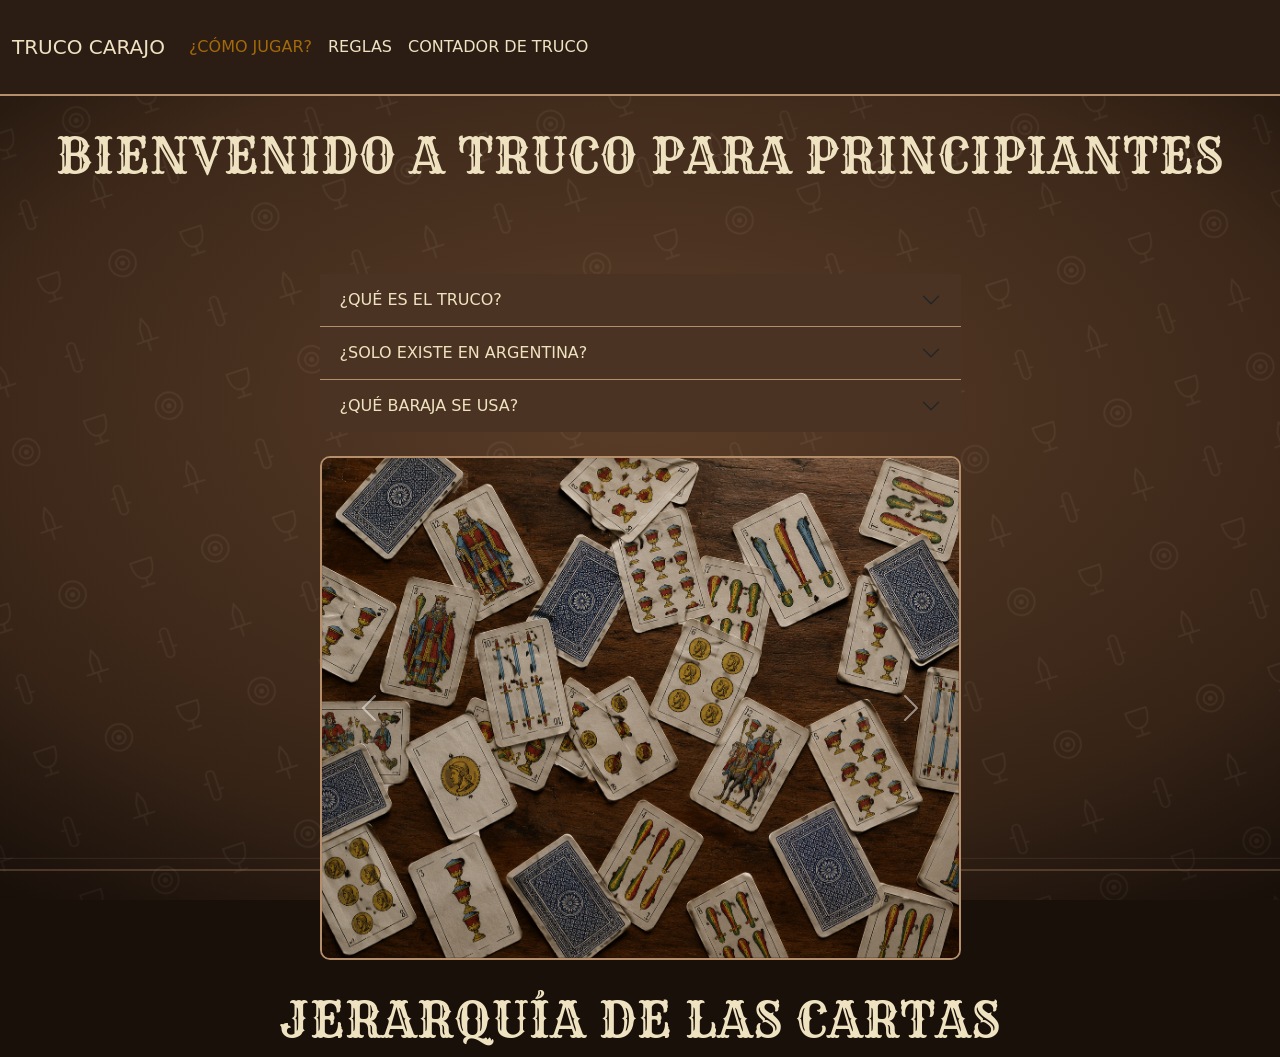
==== index.html @ 4fcaa898 "pagina principal" ====
<!DOCTYPE html>
<html lang="en">

<head>
    <meta charset="UTF-8">
    <meta name="viewport" content="width=device-width, initial-scale=1.0">
    <title>Document</title>
    <link href="https://cdn.jsdelivr.net/npm/bootstrap@5.3.8/dist/css/bootstrap.min.css" rel="stylesheet"
        integrity="sha384-sRIl4kxILFvY47J16cr9ZwB07vP4J8+LH7qKQnuqkuIAvNWLzeN8tE5YBujZqJLB" crossorigin="anonymous">
    <link href="https://fonts.googleapis.com/css2?family=Alfa+Slab+One&family=Karla:wght@400;700&display=swap"
        rel="stylesheet">
    <link href="https://fonts.googleapis.com/css2?family=Rye&display=swap" rel="stylesheet">
    <link rel="stylesheet" href="style2.css">
</head>

<body class="cuerpoMain">
    <nav class="navbar navbar-expand-lg navbar-dark">
        <div class="container-fluid">
            <a class="navbar-brand" href="#">TRUCO CARAJO</a>
            <button class="navbar-toggler" type="button" data-bs-toggle="collapse"
                data-bs-target="#navbarSupportedContent" aria-controls="navbarSupportedContent" aria-expanded="false"
                aria-label="Toggle navigation">
                <span class="navbar-toggler-icon"></span>
            </button>
            <div class="collapse navbar-collapse" id="navbarSupportedContent">

                <ul class="navbar-nav me-auto mb-2 mb-lg-0">
                    <li class="nav-item">
                        <a class="nav-link active" aria-current="page" href="#">¿CÓMO JUGAR?</a>
                    </li>
                    <li class="nav-item">
                        <a class="nav-link" href="#">REGLAS</a>
                    </li>
                    <li class="nav-item">
                        <a class="nav-link" href="contador.html">CONTADOR DE TRUCO</a>
                    </li>
                    <li class="nav-item">
                        <a class="nav-link disabled" aria-disabled="true"></a>
                    </li>
                </ul>
            </div>
        </div>
    </nav>

    <h1 class="titulo-principal">BIENVENIDO A TRUCO PARA PRINCIPIANTES</h1>

    <div class="container text-center">
        <div class="row g-4 mt-3 align-items-center">
            <div class="col col-12 col-lg-7 mx-auto">
                <div class="accordion accordion-flush" id="accordionFlushExample">
                    <div class="accordion-item">
                        <h2 class="accordion-header">
                            <button class="accordion-button collapsed" type="button" data-bs-toggle="collapse"
                                data-bs-target="#flush-collapseOne" aria-expanded="false"
                                aria-controls="flush-collapseOne">
                                ¿QUÉ ES EL TRUCO?
                            </button>
                        </h2>
                        <div id="flush-collapseOne" class="accordion-collapse collapse"
                            data-bs-parent="#accordionFlushExample">
                            <div class="accordion-body">Es un juego de cartas de apuestas y engaño, muy popular en
                                Argentina. Se juega de a dos, cuatro o seis jugadores, en equipos, y gana el primero en
                                llegar a 30 puntos.

                                Lo clave no es tener buenas cartas, sino saber cuándo apostar y cuándo hacerle creer al
                                rival que tenés mejores cartas de las que tenés. Por eso se habla mucho en la mesa, con
                                apuestas como “truco” o “envido”, que el otro puede aceptar o rechazar.</div>
                        </div>
                    </div>
                    <div class="accordion-item">
                        <h2 class="accordion-header">
                            <button class="accordion-button collapsed" type="button" data-bs-toggle="collapse"
                                data-bs-target="#flush-collapseTwo" aria-expanded="false"
                                aria-controls="flush-collapseTwo">
                                ¿SOLO EXISTE EN ARGENTINA?
                            </button>
                        </h2>
                        <div id="flush-collapseTwo" class="accordion-collapse collapse"
                            data-bs-parent="#accordionFlushExample">
                            <div class="accordion-body">No. También se juega en Uruguay, Paraguay, el sur de Brasil y
                                partes de Chile y Bolivia. Argentina es donde más fama tiene.

                                Su origen está en España, donde hay juegos parecidos como el “truc”. Llegó a América con
                                la colonización y cada región le fue sumando sus propias reglas y expresiones, así que
                                conviene aclarar las reglas antes de jugar con gente de otro lugar..</div>
                        </div>
                    </div>
                    <div class="accordion-item">
                        <h2 class="accordion-header">
                            <button class="accordion-button collapsed" type="button" data-bs-toggle="collapse"
                                data-bs-target="#flush-collapseThree" aria-expanded="false"
                                aria-controls="flush-collapseThree">
                                ¿QUÉ BARAJA SE USA?
                            </button>
                        </h2>
                        <div id="flush-collapseThree" class="accordion-collapse collapse"
                            data-bs-parent="#accordionFlushExample">
                            <div class="accordion-body">Se usa la baraja española de 40 cartas, con cuatro palos: oro,
                                copa, espada y basto. Cada palo tiene del 1 al 7 y las figuras 10, 11 y 12. Los 8 y los
                                9 se sacan.

                                Se usa porque el truco nació en España y llegó a América con esa baraja. Además, el
                                juego depende de ella: sus cartas más fuertes, como el 1 de espadas, y el envido, que
                                suma cartas del mismo palo, no se podrían jugar con una baraja francesa.</div>
                        </div>
                    </div>
                </div>
            </div>
            <div class="col col-12 col-lg-7 mx-auto">
                <div id="carouselExample" class="carousel slide">
                    <div class="carousel-inner">
                        <div class="carousel-item active">
                            <img src="fondo2.png" class="d-block w-100" alt="...">
                        </div>
                        <div class="carousel-item">
                            <img src="Cartas españolas bajo luz dorada.png" class="d-block w-100" alt="...">
                        </div>
                        <div class="carousel-item">
                            <img src="Gemini_Generated_Image_dqvg0mdqvg0mdqvg.jpg" class="d-block w-100" alt="...">
                        </div>
                    </div>
                    <button class="carousel-control-prev" type="button" data-bs-target="#carouselExample"
                        data-bs-slide="prev">
                        <span class="carousel-control-prev-icon" aria-hidden="true"></span>
                        <span class="visually-hidden">Previous</span>
                    </button>
                    <button class="carousel-control-next" type="button" data-bs-target="#carouselExample"
                        data-bs-slide="next">
                        <span class="carousel-control-next-icon" aria-hidden="true"></span>
                        <span class="visually-hidden">Next</span>
                    </button>
                </div>
            </div>
            
        </div>
    </div>
    <h1 class="titulo-principal">JERARQUÍA DE LAS CARTAS</h1>
    
    <script src="https://cdn.jsdelivr.net/npm/bootstrap@5.3.8/dist/js/bootstrap.bundle.min.js"
        integrity="sha384-FKyoEForCGlyvwx9Hj09JcYn3nv7wiPVlz7YYwJrWVcXK/BmnVDxM+D2scQbITxI"
        crossorigin="anonymous"></script>
</body>

</html>
---- style2.css ----
.cuerpoMain {
    background-color: #1a100a;
    background-image: url(fondo-truco.svg);
    background-repeat: no-repeat;
    background-size: cover;
    background-position: center;
    background-attachment: fixed;
}

@media (max-width: 991px) {
    .cuerpoMain {
        background-attachment: scroll;
    }
}

.navbar {
    --bs-navbar-color: #efe2c0;
    --bs-navbar-hover-color: #773e00;
    --bs-navbar-active-color: #a3690b;
    --bs-navbar-brand-color: #efe2c0;
    --bs-navbar-brand-hover-color: #efe2c0;
    background-color: #2b1d14;
    border-bottom: 2px solid #b58f6b;
    
    min-height: 6rem;
    
}

.accordion{
    margin-top: 3rem;
}

.titulo-principal {
  font-family: "Rye", Georgia, serif;
  font-weight: 400;
  color: #efe2c0;
  font-size: clamp(1.4rem, 6vw, 3rem);
  letter-spacing: 1px;
  text-align: center;
  margin-top: 2rem;
  padding: 0 12px;
  overflow-wrap: anywhere;
}
.carousel {
  border: 2px solid #b58f6b;
  border-radius: 10px;
  overflow: hidden;   /* recorta las esquinas de las imágenes */
}

.carousel-item img {
  width: 100%;
  height: 300px;
  object-fit: cover;
}

@media (min-width: 992px) {
  .carousel-item img {
    height: 500px;
  }
}

.accordion {
  --bs-accordion-bg: #4a3322;
  --bs-accordion-color: #efe2c0;
  --bs-accordion-border-color: #b58f6b;
  --bs-accordion-border-radius: 10px;
  --bs-accordion-inner-border-radius: 8px;

  --bs-accordion-btn-color: #efe2c0;
  --bs-accordion-btn-bg: #4a3322;

  --bs-accordion-active-color: #efe2c0;
  --bs-accordion-active-bg: #6b4a33;

  --bs-accordion-btn-focus-border-color: #b58f6b;
  --bs-accordion-btn-focus-box-shadow: 0 0 0 .2rem rgba(181, 143, 107, .35);
}

.accordion-body {
  background-color: #2b1d14;
  color: #efe2c0;
}
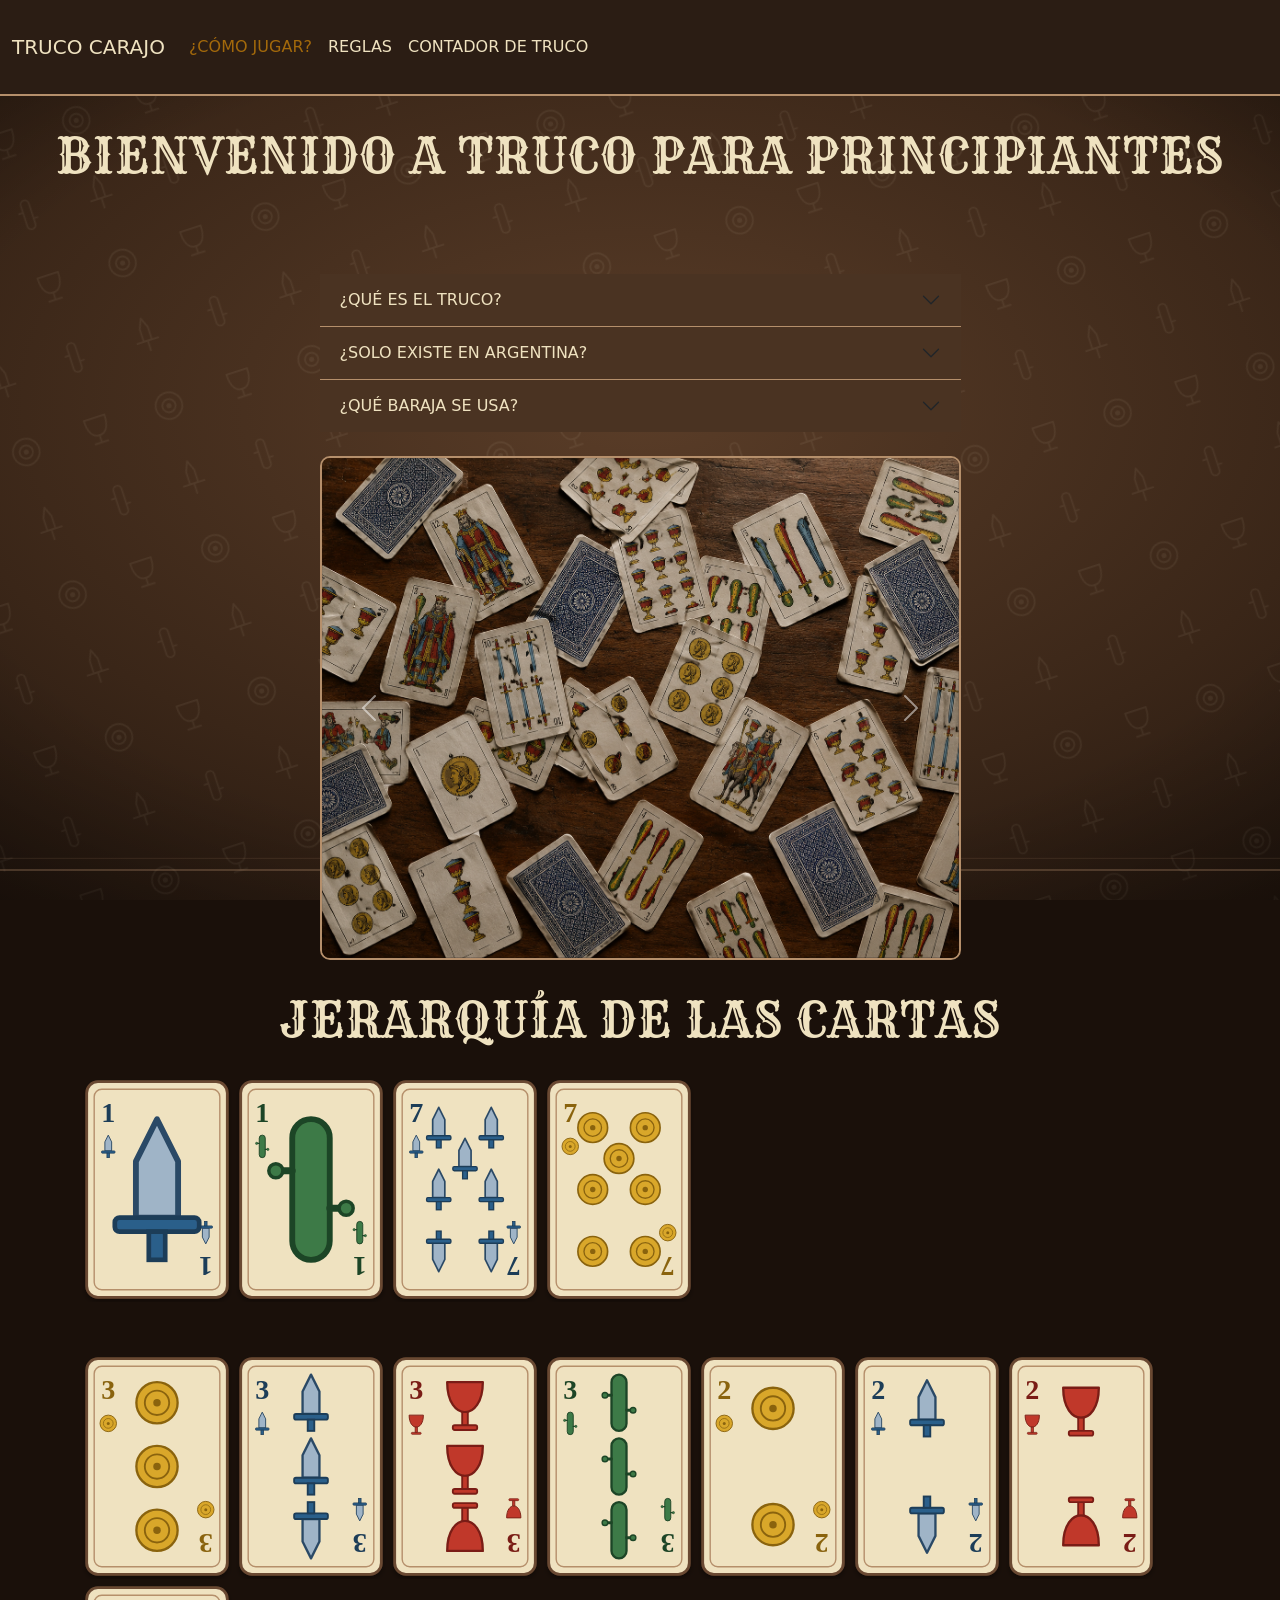
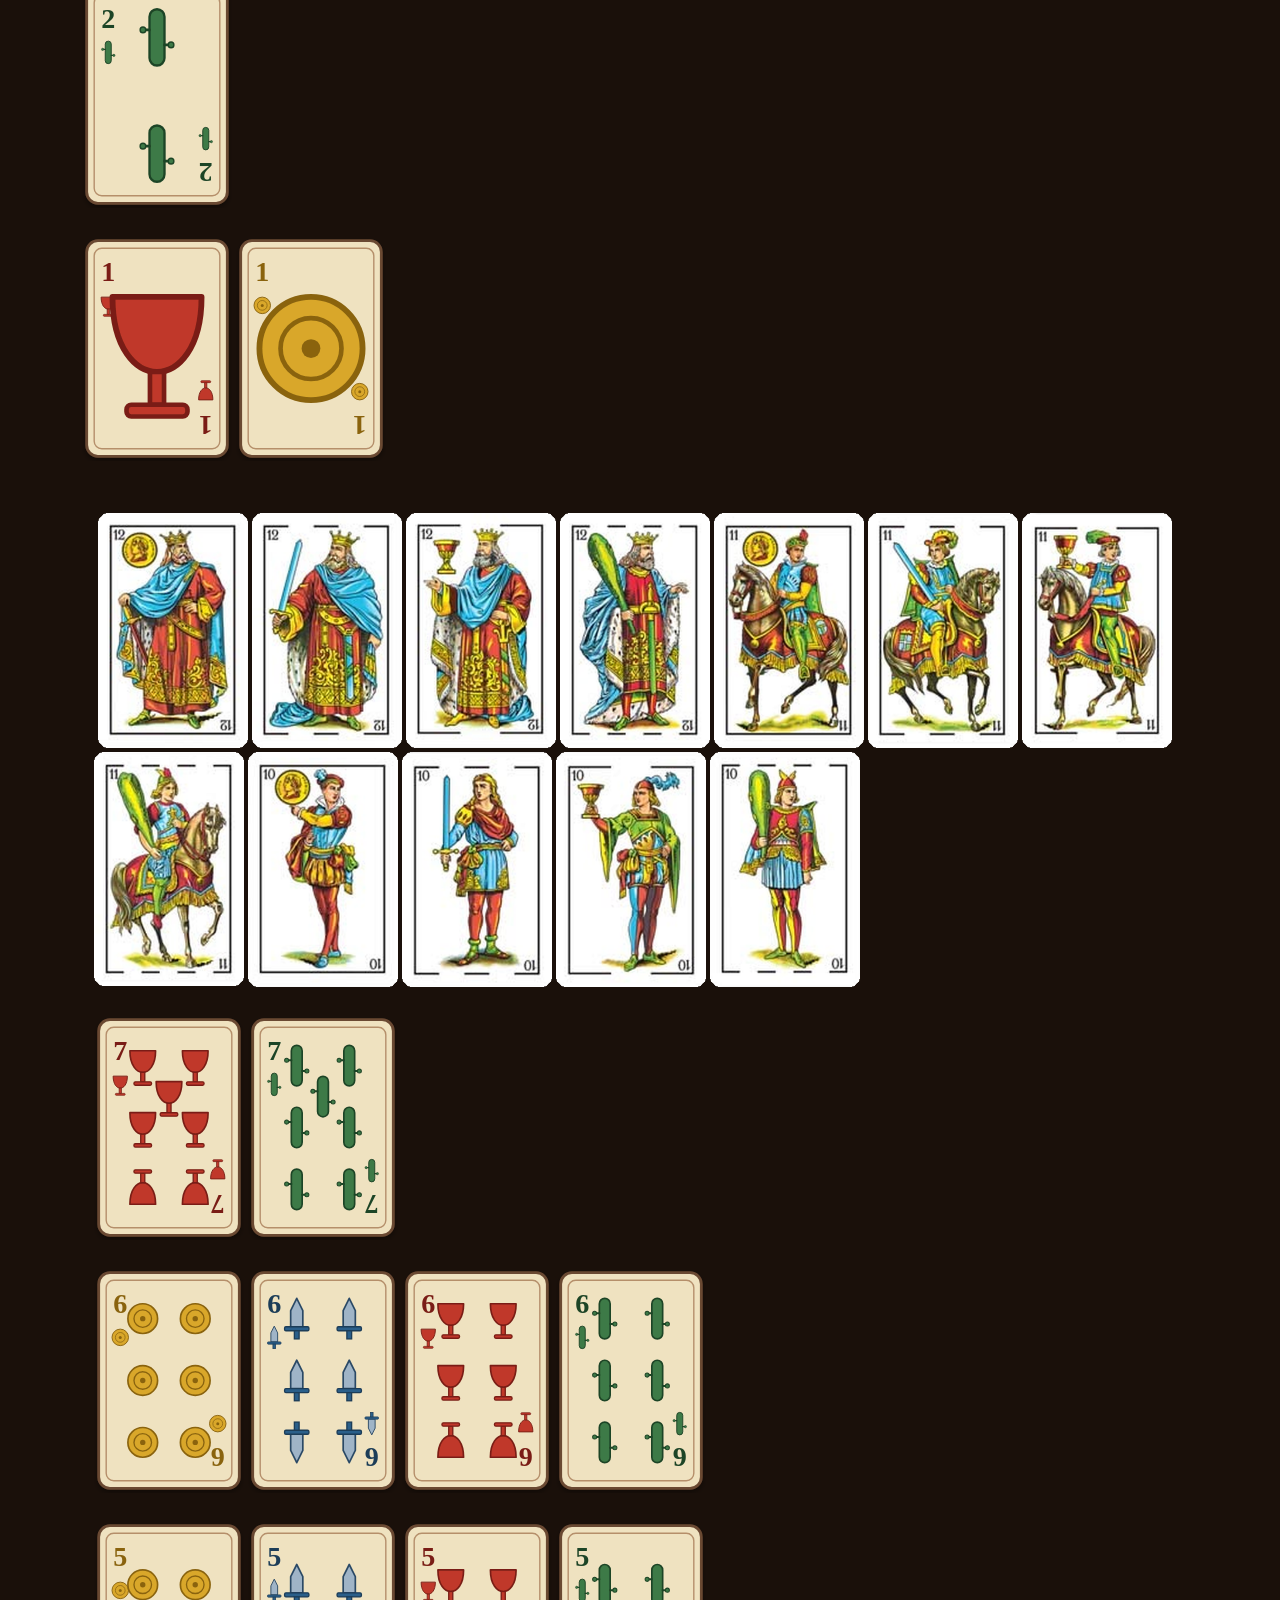
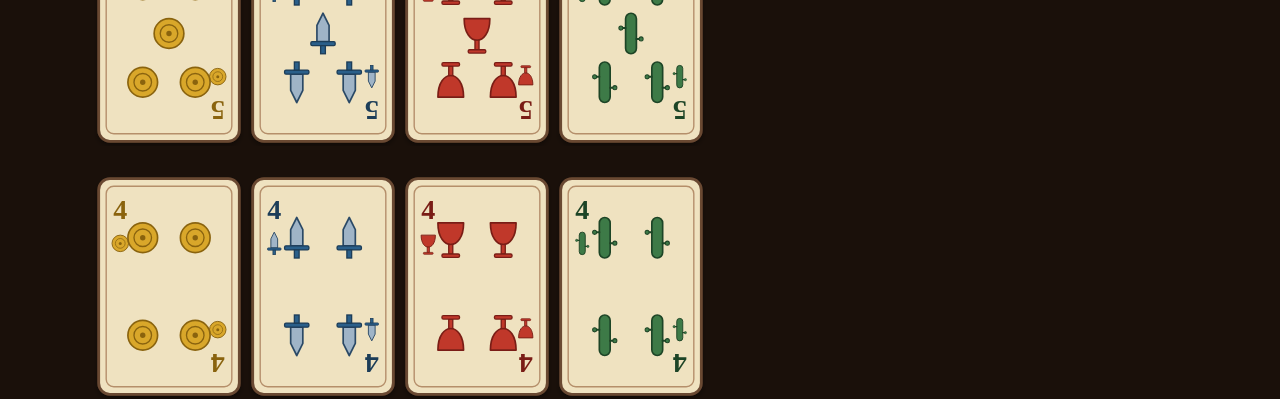
==== commit bd5d7017: "Agrego jerarquía de cartas y carpeta img" ====
--- a/index.html
+++ b/index.html
@@ -110,13 +110,13 @@
                 <div id="carouselExample" class="carousel slide">
                     <div class="carousel-inner">
                         <div class="carousel-item active">
-                            <img src="fondo2.png" class="d-block w-100" alt="...">
+                            <img src="img/fondo2.png" class="d-block w-100" alt="...">
                         </div>
                         <div class="carousel-item">
-                            <img src="Cartas españolas bajo luz dorada.png" class="d-block w-100" alt="...">
+                            <img src="img/Cartas españolas bajo luz dorada.png" class="d-block w-100" alt="...">
                         </div>
                         <div class="carousel-item">
-                            <img src="Gemini_Generated_Image_dqvg0mdqvg0mdqvg.jpg" class="d-block w-100" alt="...">
+                            <img src="img/Gemini_Generated_Image_dqvg0mdqvg0mdqvg.jpg" class="d-block w-100" alt="...">
                         </div>
                     </div>
                     <button class="carousel-control-prev" type="button" data-bs-target="#carouselExample"
@@ -131,14 +131,181 @@
                     </button>
                 </div>
             </div>
-            
+
         </div>
     </div>
     <h1 class="titulo-principal">JERARQUÍA DE LAS CARTAS</h1>
-    
-    <script src="https://cdn.jsdelivr.net/npm/bootstrap@5.3.8/dist/js/bootstrap.bundle.min.js"
-        integrity="sha384-FKyoEForCGlyvwx9Hj09JcYn3nv7wiPVlz7YYwJrWVcXK/BmnVDxM+D2scQbITxI"
-        crossorigin="anonymous"></script>
+    <div class="container text-center">
+        <div class="row g-1 mt-4 ">
+            <div class="col-auto">
+                <img src="img/01_1-de-espadas.svg" alt="" class="carta">
+
+            </div>
+            <div class="col-auto">
+                <img src="img/02_1-de-bastos.svg" alt="" class="carta">
+            </div>
+            <div class="col-auto">
+                <img src="img/03_7-de-espadas.svg" alt="" class="carta">
+            </div>
+            <div class="col-auto">
+                <img src="img/04_7-de-oros.svg" alt="" class="carta">
+            </div>
+        </div>
+    </div>
+
+    <div class="container text-center">
+        <div class="row g-1 mt-5">
+            <div class="col-auto">
+                <img src="img/05_3-de-oros.svg" alt="" class="carta">
+
+            </div>
+            <div class="col-auto">
+                <img src="img/06_3-de-espadas.svg" alt="" class="carta">
+            </div>
+            <div class="col-auto">
+                <img src="img/07_3-de-copas.svg" alt="" class="carta">
+            </div>
+            <div class="col-auto">
+                <img src="img/08_3-de-bastos.svg" alt="" class="carta">
+            </div>
+            <div class="col-auto">
+                <img src="img/09_2-de-oros.svg" alt="" class="carta">
+            </div>
+            <div class="col-auto">
+                <img src="img/10_2-de-espadas.svg" alt="" class="carta">
+            </div>
+            <div class="col-auto">
+                <img src="img/11_2-de-copas.svg" alt="" class="carta">
+            </div>
+            <div class="col-auto">
+                <img src="img/12_2-de-bastos.svg" alt="" class="carta">
+            </div>
+        </div>
+    </div>
+
+    <div class="container text-center">
+        <div class="row g-1 mt-4 ">
+            <div class="col-auto">
+                <img src="img/13_1-de-copas.svg" alt="" class="carta">
+
+            </div>
+            <div class="col-auto">
+                <img src="img/14_1-de-oros.svg" alt="" class="carta">
+            </div>
+        </div>
+        <div class="container text-center">
+            <div class="row g-1 mt-5">
+                <div class="col-auto">
+                    <img src="img/15_12-de-oros.svg" alt="" class="carta">
+
+                </div>
+                <div class="col-auto">
+                    <img src="img/15_12-de-oros.png" alt="" class="carta">
+                </div>
+                <div class="col-auto">
+                    <img src="img/16_12-de-espadas.png" alt="" class="carta">
+                </div>
+                <div class="col-auto">
+                    <img src="img/17_12-de-copas.png" alt="" class="carta">
+                </div>
+                <div class="col-auto">
+                    <img src="img/18_12-de-bastos.png" alt="" class="carta">
+                </div>
+                <div class="col-auto">
+                    <img src="img/19_11-de-oros.png" alt="" class="carta">
+                </div>
+                <div class="col-auto">
+                    <img src="img/20_11-de-espadas.png" alt="" class="carta">
+                </div>
+                <div class="col-auto">
+                    <img src="img/21_11-de-copas.png" alt="" class="carta">
+                </div>
+                <div class="col-auto">
+                    <img src="img/22_11-de-bastos.png" alt="" class="carta">
+                </div>
+                <div class="col-auto">
+                    <img src="img/23_10-de-oros.png" alt="" class="carta">
+                </div>
+                <div class="col-auto">
+                    <img src="img/24_10-de-espadas.png" alt="" class="carta">
+                </div>
+                <div class="col-auto">
+                    <img src="img/25_10-de-copas.png" alt="" class="carta">
+                </div>
+                <div class="col-auto">
+                    <img src="img/26_10-de-bastos.png" alt="" class="carta">
+                </div>
+            </div>
+        </div>
+
+        <div class="container text-center">
+            <div class="row g-1 mt-4 ">
+                <div class="col-auto">
+                    <img src="img/27_7-de-copas.svg" alt="" class="carta">
+
+                </div>
+                <div class="col-auto">
+                    <img src="img/28_7-de-bastos.svg" alt="" class="carta">
+                </div>
+            </div>
+        </div>
+
+        <div class="container text-center">
+            <div class="row g-1 mt-4 ">
+                <div class="col-auto">
+                    <img src="img/29_6-de-oros.svg" alt="" class="carta">
+
+                </div>
+                <div class="col-auto">
+                    <img src="img/30_6-de-espadas.svg" alt="" class="carta">
+                </div>
+                <div class="col-auto">
+                    <img src="img/31_6-de-copas.svg" alt="" class="carta">
+                </div>
+                <div class="col-auto">
+                    <img src="img/32_6-de-bastos.svg" alt="" class="carta">
+                </div>
+            </div>
+        </div>
+
+        <div class="container text-center">
+            <div class="row g-1 mt-4 ">
+                <div class="col-auto">
+                    <img src="img/33_5-de-oros.svg" alt="" class="carta">
+
+                </div>
+                <div class="col-auto">
+                    <img src="img/34_5-de-espadas.svg" alt="" class="carta">
+                </div>
+                <div class="col-auto">
+                    <img src="img/35_5-de-copas.svg" alt="" class="carta">
+                </div>
+                <div class="col-auto">
+                    <img src="img/36_5-de-bastos.svg" alt="" class="carta">
+                </div>
+            </div>
+        </div>
+
+        <div class="container text-center">
+            <div class="row g-1 mt-4 ">
+                <div class="col-auto">
+                    <img src="img/37_4-de-oros.svg" alt="" class="carta">
+
+                </div>
+                <div class="col-auto">
+                    <img src="img/38_4-de-espadas.svg" alt="" class="carta">
+                </div>
+                <div class="col-auto">
+                    <img src="img/39_4-de-copas.svg" alt="" class="carta">
+                </div>
+                <div class="col-auto">
+                    <img src="img/40_4-de-bastos.svg" alt="" class="carta">
+                </div>
+            </div>
+        </div>
+        <script src="https://cdn.jsdelivr.net/npm/bootstrap@5.3.8/dist/js/bootstrap.bundle.min.js"
+            integrity="sha384-FKyoEForCGlyvwx9Hj09JcYn3nv7wiPVlz7YYwJrWVcXK/BmnVDxM+D2scQbITxI"
+            crossorigin="anonymous"></script>
 </body>
 
 </html>
--- a/style2.css
+++ b/style2.css
@@ -1,6 +1,6 @@
 .cuerpoMain {
     background-color: #1a100a;
-    background-image: url(fondo-truco.svg);
+    background-image: url(img/fondo-truco.svg);
     background-repeat: no-repeat;
     background-size: cover;
     background-position: center;
@@ -79,4 +79,22 @@
 .accordion-body {
   background-color: #2b1d14;
   color: #efe2c0;
+}
+
+.carta{
+  width: 100px;
+ 
+  height: auto;
+  
+}
+
+@media(min-width: 992px){
+  .carta{
+    width: 150px;
+  }
+}
+@media(min-width: 576px){
+  .carta{
+    width:140;
+  }
 }
